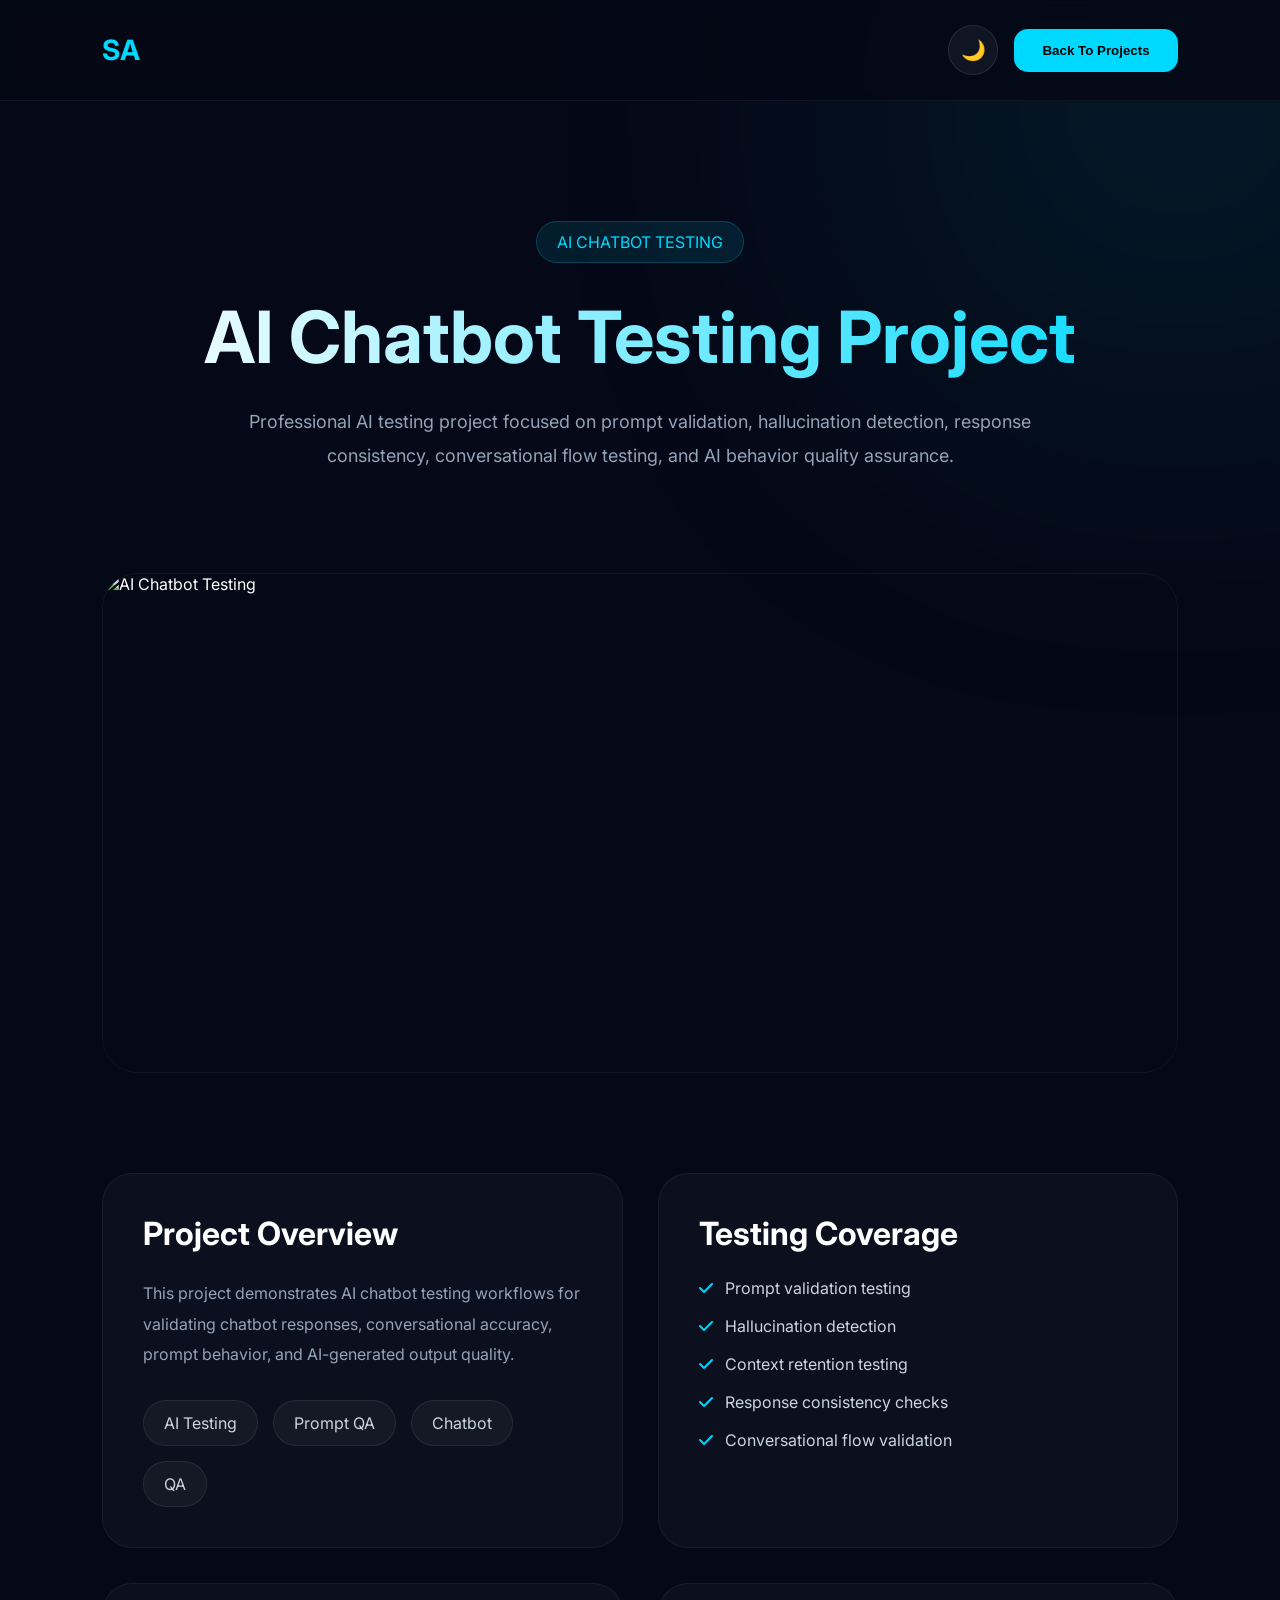
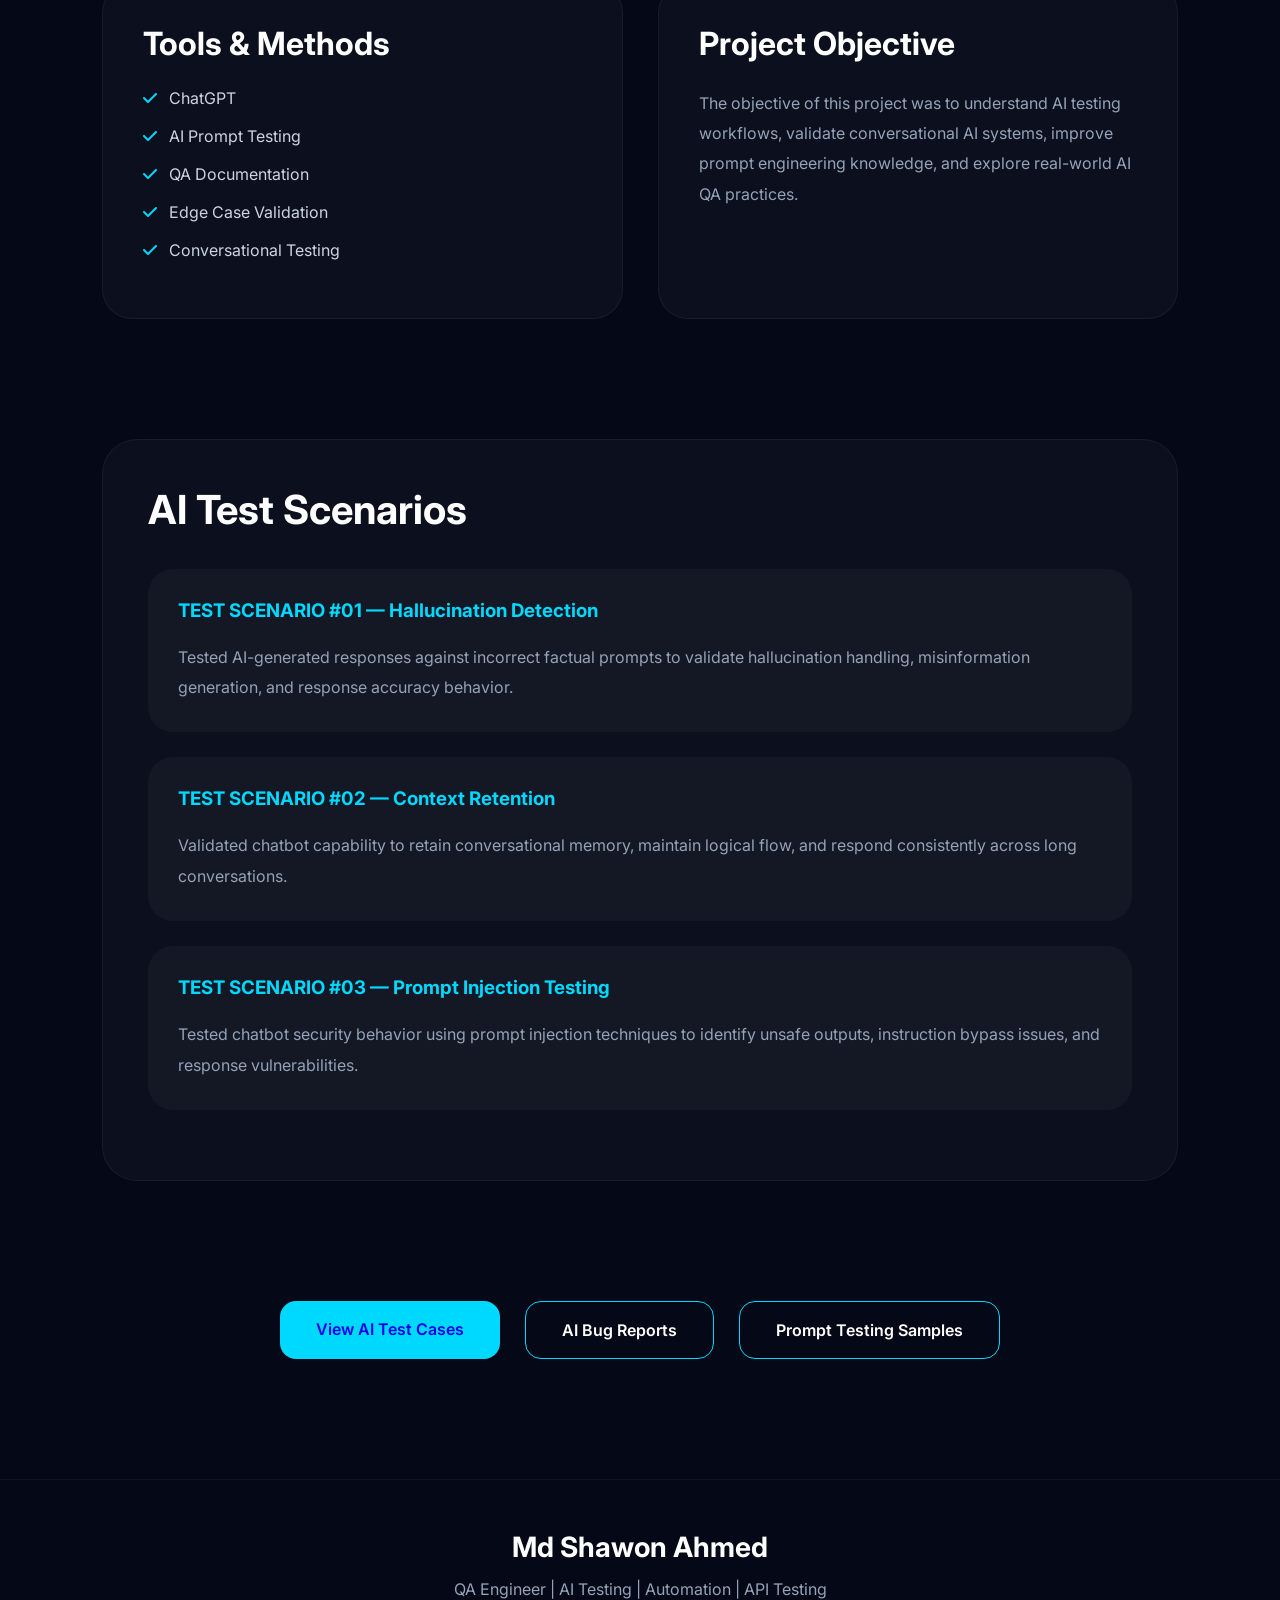
==== project-aichatbot-testing.html @ ba597713 "Initial portfolio upload" ====
<!DOCTYPE html>
<html lang="en">

<head>

  <meta charset="UTF-8">

  <meta name="viewport" content="width=device-width, initial-scale=1.0">

  <title>
    AI Chatbot Testing | Md Shawon Ahmed
  </title>


  <!-- GOOGLE FONT -->

  <link rel="preconnect" href="https://fonts.googleapis.com">

  <link rel="preconnect" href="https://fonts.gstatic.com" crossorigin>

  <link href="https://fonts.googleapis.com/css2?family=Inter:wght@300;400;500;600;700&display=swap" rel="stylesheet">


  <!-- FONT AWESOME -->

  <link rel="stylesheet" href="https://cdnjs.cloudflare.com/ajax/libs/font-awesome/6.5.1/css/all.min.css">


  <style>
    * {
      margin: 0;
      padding: 0;
      box-sizing: border-box;
    }


    html {
      scroll-behavior: smooth;
    }


    body {
      font-family: 'Inter', sans-serif;

      background: #050816;

      color: white;

      overflow-x: hidden;

      transition: 0.4s;
    }


    body::before {
      content: "";

      position: fixed;

      width: 500px;
      height: 500px;

      background: #00D9FF;

      top: -150px;
      right: -150px;

      filter: blur(180px);

      opacity: 0.12;

      z-index: -1;
    }


    /* NAVBAR */

    .navbar {
      width: 100%;

      padding: 25px 8%;

      display: flex;
      justify-content: space-between;
      align-items: center;

      position: sticky;
      top: 0;

      background: rgba(5, 8, 22, 0.8);

      backdrop-filter: blur(10px);

      border-bottom: 1px solid rgba(255, 255, 255, 0.05);

      z-index: 1000;
    }


    .logo {
      font-size: 28px;

      font-weight: 700;

      color: #00D9FF;
    }


    .nav-right {
      display: flex;
      align-items: center;

      gap: 16px;
    }


    /* BUTTONS */

    #theme-toggle {
      width: 50px;
      height: 50px;

      border-radius: 50%;

      border: 1px solid rgba(255, 255, 255, 0.1);

      background: rgba(255, 255, 255, 0.05);

      color: white;

      font-size: 20px;

      cursor: pointer;

      transition: 0.3s;
    }


    #theme-toggle:hover {
      transform: rotate(15deg);

      border-color: #00D9FF;

      box-shadow: 0 0 20px rgba(0, 217, 255, 0.25);
    }


    .back-btn {
      padding: 14px 28px;

      border: none;

      border-radius: 14px;

      background: #00D9FF;

      font-weight: 600;

      cursor: pointer;

      transition: 0.3s;
    }


    .back-btn:hover {
      transform: translateY(-4px);

      box-shadow: 0 10px 25px rgba(0, 217, 255, 0.18);
    }


    /* HERO */

    .hero {
      padding: 120px 8% 80px;

      text-align: center;
    }


    .hero-tag {
      display: inline-block;

      padding: 10px 20px;

      border-radius: 30px;

      background: rgba(0, 217, 255, 0.1);

      border: 1px solid rgba(0, 217, 255, 0.2);

      color: #00D9FF;

      margin-bottom: 30px;
    }


    .hero h1 {
      font-size: 72px;

      margin-bottom: 25px;

      background: linear-gradient(to right,
          #ffffff,
          #00D9FF);

      -webkit-background-clip: text;

      -webkit-text-fill-color: transparent;
    }


    .hero p {
      max-width: 850px;

      margin: auto;

      color: #94A3B8;

      line-height: 1.9;

      font-size: 18px;
    }


    /* IMAGE */

    .image-section {
      padding: 20px 8% 100px;
    }


    .image-box {
      height: 500px;

      border-radius: 35px;

      overflow: hidden;

      border: 1px solid rgba(255, 255, 255, 0.05);
    }


    .image-box img {
      width: 100%;
      height: 100%;

      object-fit: cover;
    }


    /* INFO */

    .info-section {
      padding: 0 8% 120px;
    }


    .info-grid {
      display: grid;

      grid-template-columns: repeat(2, 1fr);

      gap: 35px;
    }


    .info-card {
      padding: 40px;

      border-radius: 30px;

      background: rgba(255, 255, 255, 0.03);

      border: 1px solid rgba(255, 255, 255, 0.05);

      transition: 0.4s;
    }


    .info-card:hover {
      transform: translateY(-8px);

      border-color: #00D9FF;

      box-shadow: 0 15px 35px rgba(0, 217, 255, 0.08);
    }


    .info-card h2 {
      font-size: 32px;

      margin-bottom: 25px;
    }


    .info-card p {
      color: #94A3B8;

      line-height: 1.9;
    }


    /* LIST */

    .feature-list li {
      list-style: none;

      margin-bottom: 18px;

      display: flex;
      align-items: center;

      gap: 12px;

      color: #CBD5E1;
    }


    .feature-list i {
      color: #00D9FF;
    }


    /* TAGS */

    .tags {
      display: flex;

      flex-wrap: wrap;

      gap: 15px;

      margin-top: 30px;
    }


    .tags span {
      padding: 12px 20px;

      border-radius: 30px;

      background: rgba(255, 255, 255, 0.04);

      border: 1px solid rgba(255, 255, 255, 0.08);

      color: #CBD5E1;
    }


    /* TEST SECTION */

    .test-section {
      padding: 0 8% 120px;
    }


    .test-card {
      padding: 45px;

      border-radius: 35px;

      background: rgba(255, 255, 255, 0.03);

      border: 1px solid rgba(255, 255, 255, 0.05);
    }


    .test-card h2 {
      font-size: 40px;

      margin-bottom: 35px;
    }


    .test-item {
      padding: 30px;

      border-radius: 25px;

      background: rgba(255, 255, 255, 0.03);

      margin-bottom: 25px;
    }


    .test-item h3 {
      margin-bottom: 20px;

      color: #00D9FF;
    }


    .test-item p {
      color: #94A3B8;

      line-height: 1.9;
    }


    /* BUTTONS */

    .buttons {
      padding: 0 8% 120px;

      display: flex;

      gap: 25px;

      justify-content: center;
    }


    .primary-btn,
    .secondary-btn {
      padding: 18px 36px;

      border-radius: 16px;

      font-size: 16px;

      font-weight: 600;

      cursor: pointer;

      transition: 0.3s;

    }


    .primary-btn {
      border: none;

      background: #00D9FF;
      text-decoration: none;
      display: inline-block;
      text-align: center;
    }


    .secondary-btn {
      background: transparent;

      border: 1px solid #00D9FF;

      color: white;
      text-decoration: none;
      display: inline-block;
      text-align: center;
    }


    .primary-btn:hover,
    .secondary-btn:hover {
      transform: translateY(-5px);

      box-shadow: 0 12px 30px rgba(0, 217, 255, 0.18);
    }


    /* FOOTER */

    .footer {
      padding: 50px 8%;

      border-top: 1px solid rgba(255, 255, 255, 0.05);

      text-align: center;
    }


    .footer h3 {
      font-size: 28px;

      margin-bottom: 15px;
    }


    .footer p {
      color: #94A3B8;
    }


    /* LIGHT MODE */

    body.light-mode {
      background: #F8FAFC;

      color: #0F172A;
    }


    body.light-mode .navbar {
      background: rgba(255, 255, 255, 0.8);

      border-bottom: 1px solid rgba(0, 0, 0, 0.05);
    }


    body.light-mode .info-card,
    body.light-mode .test-card,
    body.light-mode .test-item {
      background: white;

      border: 1px solid rgba(0, 0, 0, 0.05);
    }


    body.light-mode p {
      color: #475569;
    }


    body.light-mode .secondary-btn {
      color: #0F172A;
    }


    body.light-mode .tags span {
      color: #334155;
    }


    body.light-mode #theme-toggle {
      color: #0F172A;
    }


    /* RESPONSIVE */

    @media(max-width:900px) {

      .info-grid {
        grid-template-columns: 1fr;
      }


      .hero h1 {
        font-size: 52px;
      }

    }


    @media(max-width:768px) {

      .navbar {
        flex-direction: column;

        gap: 20px;
      }


      .buttons {
        flex-direction: column;
      }


      .image-box {
        height: 350px;
      }

    }


    @media(max-width:500px) {

      .hero h1 {
        font-size: 40px;
      }


      .info-card,
      .test-card {
        padding: 30px;
      }

    }
  </style>

</head>

<body>


  <!-- NAVBAR -->

  <nav class="navbar">

    <div class="logo">
      SA
    </div>


    <div class="nav-right">

      <button id="theme-toggle">
        🌙
      </button>


      <button class="back-btn" onclick="window.location.href='index.html#projects'">

        Back To Projects

      </button>

    </div>

  </nav>


  <!-- HERO -->

  <section class="hero">

    <span class="hero-tag">
      AI CHATBOT TESTING
    </span>


    <h1>
      AI Chatbot Testing Project
    </h1>


    <p>
      Professional AI testing project
      focused on prompt validation,
      hallucination detection,
      response consistency,
      conversational flow testing,
      and AI behavior quality assurance.
    </p>

  </section>


  <!-- IMAGE -->

  <section class="image-section">

    <div class="image-box">

      <img src="https://images.unsplash.com/photo-1677442136019-21780ecad995?q=80&w=1400&auto=format&fit=crop"
        alt="AI Chatbot Testing">

    </div>

  </section>


  <!-- INFO -->

  <section class="info-section">

    <div class="info-grid">


      <!-- OVERVIEW -->

      <div class="info-card">

        <h2>
          Project Overview
        </h2>


        <p>
          This project demonstrates
          AI chatbot testing workflows
          for validating chatbot responses,
          conversational accuracy,
          prompt behavior,
          and AI-generated output quality.
        </p>


        <div class="tags">

          <span>AI Testing</span>
          <span>Prompt QA</span>
          <span>Chatbot</span>
          <span>QA</span>

        </div>

      </div>


      <!-- TESTING COVERAGE -->

      <div class="info-card">

        <h2>
          Testing Coverage
        </h2>


        <ul class="feature-list">

          <li>
            <i class="fa-solid fa-check"></i>
            Prompt validation testing
          </li>

          <li>
            <i class="fa-solid fa-check"></i>
            Hallucination detection
          </li>

          <li>
            <i class="fa-solid fa-check"></i>
            Context retention testing
          </li>

          <li>
            <i class="fa-solid fa-check"></i>
            Response consistency checks
          </li>

          <li>
            <i class="fa-solid fa-check"></i>
            Conversational flow validation
          </li>

        </ul>

      </div>


      <!-- TOOLS -->

      <div class="info-card">

        <h2>
          Tools & Methods
        </h2>


        <ul class="feature-list">

          <li>
            <i class="fa-solid fa-check"></i>
            ChatGPT
          </li>

          <li>
            <i class="fa-solid fa-check"></i>
            AI Prompt Testing
          </li>

          <li>
            <i class="fa-solid fa-check"></i>
            QA Documentation
          </li>

          <li>
            <i class="fa-solid fa-check"></i>
            Edge Case Validation
          </li>

          <li>
            <i class="fa-solid fa-check"></i>
            Conversational Testing
          </li>

        </ul>

      </div>


      <!-- OBJECTIVE -->

      <div class="info-card">

        <h2>
          Project Objective
        </h2>


        <p>
          The objective of this project
          was to understand AI testing workflows,
          validate conversational AI systems,
          improve prompt engineering knowledge,
          and explore real-world AI QA practices.
        </p>

      </div>

    </div>

  </section>


  <!-- TEST CASES -->

  <section class="test-section">

    <div class="test-card">

      <h2>
        AI Test Scenarios
      </h2>


      <div class="test-item">

        <h3>
          TEST SCENARIO #01 — Hallucination Detection
        </h3>


        <p>
          Tested AI-generated responses
          against incorrect factual prompts
          to validate hallucination handling,
          misinformation generation,
          and response accuracy behavior.
        </p>

      </div>


      <div class="test-item">

        <h3>
          TEST SCENARIO #02 — Context Retention
        </h3>


        <p>
          Validated chatbot capability
          to retain conversational memory,
          maintain logical flow,
          and respond consistently
          across long conversations.
        </p>

      </div>


      <div class="test-item">

        <h3>
          TEST SCENARIO #03 — Prompt Injection Testing
        </h3>


        <p>
          Tested chatbot security behavior
          using prompt injection techniques
          to identify unsafe outputs,
          instruction bypass issues,
          and response vulnerabilities.
        </p>

      </div>

    </div>

  </section>


  <!-- BUTTONS -->

  <section class="buttons">

    <a href="ai-test-cases.html" class="primary-btn">

      View AI Test Cases

    </a>

<a href="ai-bug-reports.html"
class="secondary-btn">

AI Bug Reports

</a>
    <a href="ai-prompt-testing.html" class="secondary-btn">

      Prompt Testing Samples

    </a>

  </section>


  <!-- FOOTER -->

  <footer class="footer">

    <h3>
      Md Shawon Ahmed
    </h3>


    <p>
      QA Engineer | AI Testing | Automation | API Testing
    </p>

  </footer>


  <!-- SCRIPT -->

  <script>

    const themeToggle =
      document.getElementById("theme-toggle");


    themeToggle.addEventListener("click", () => {

      document.body.classList.toggle("light-mode");


      if (document.body.classList.contains("light-mode")) {

        themeToggle.innerHTML = "☀️";

      }

      else {

        themeToggle.innerHTML = "🌙";

      }

    });

  </script>


</body>

</html>
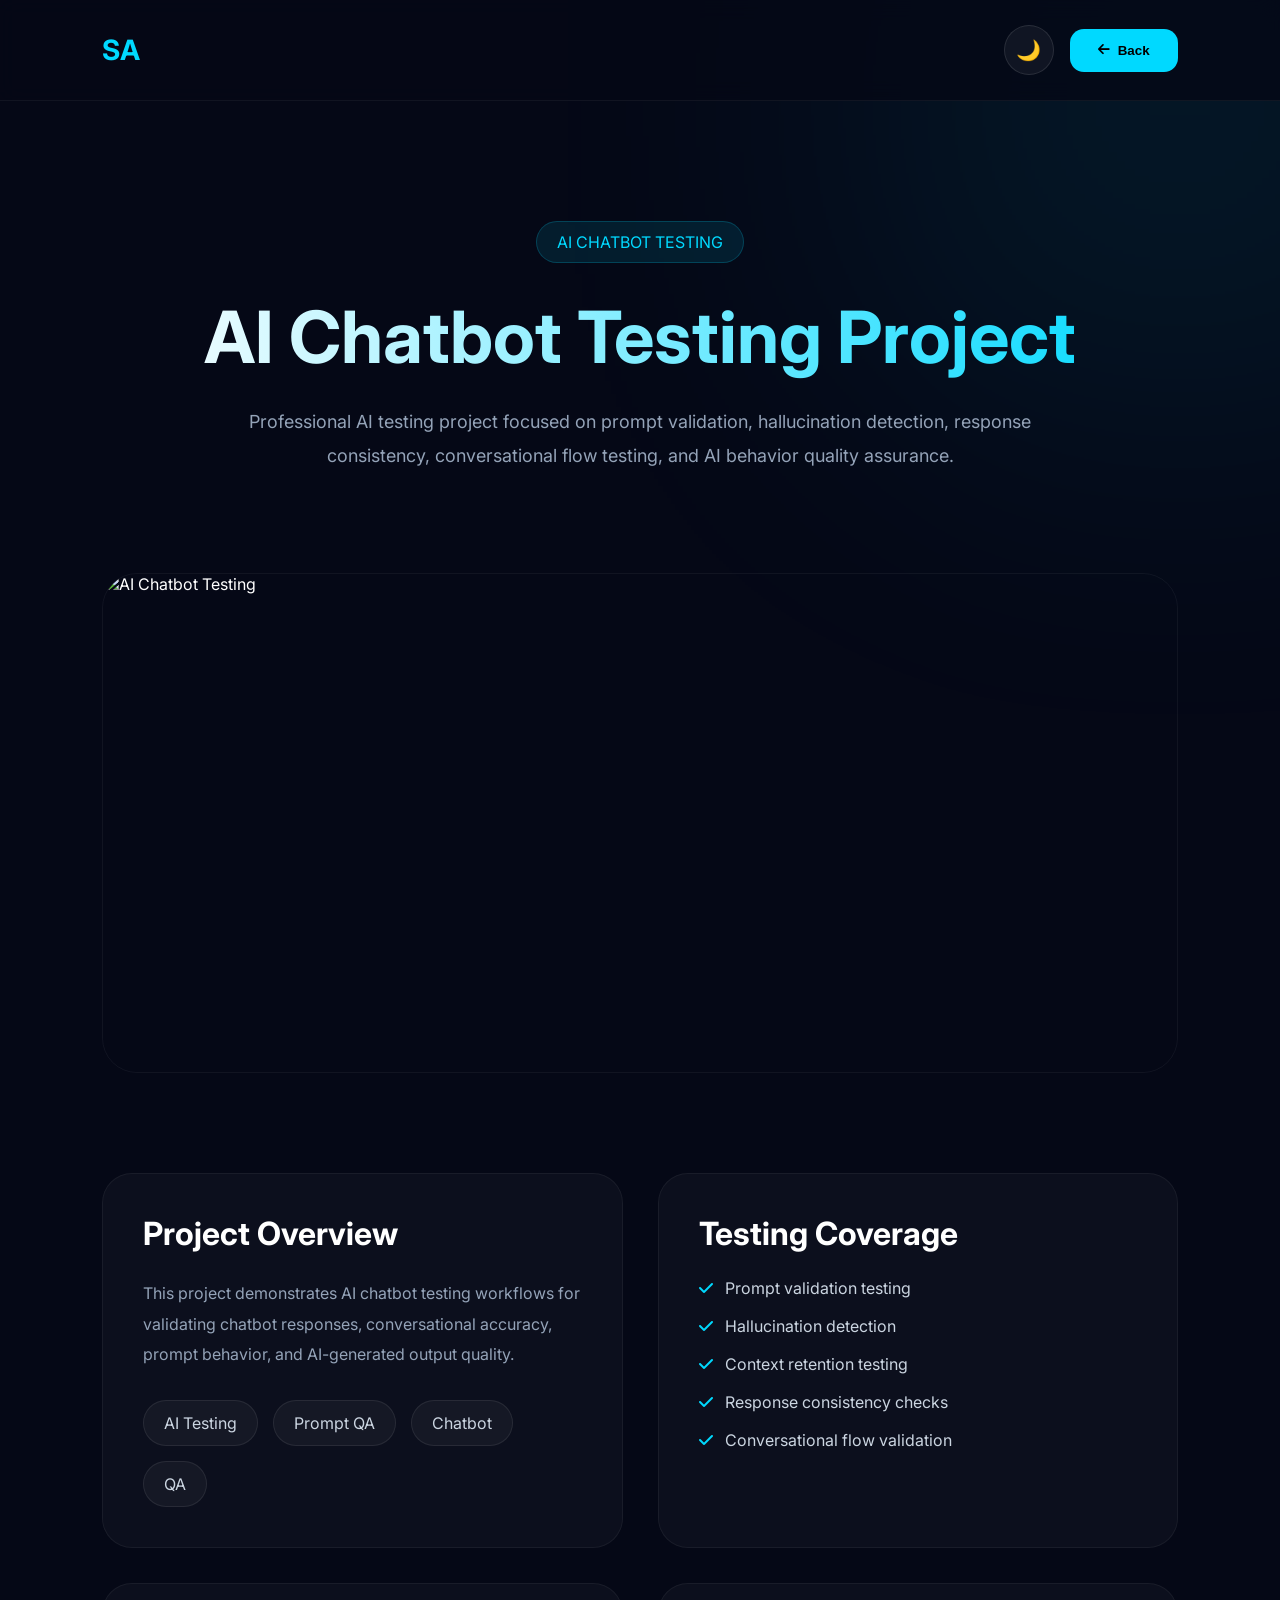
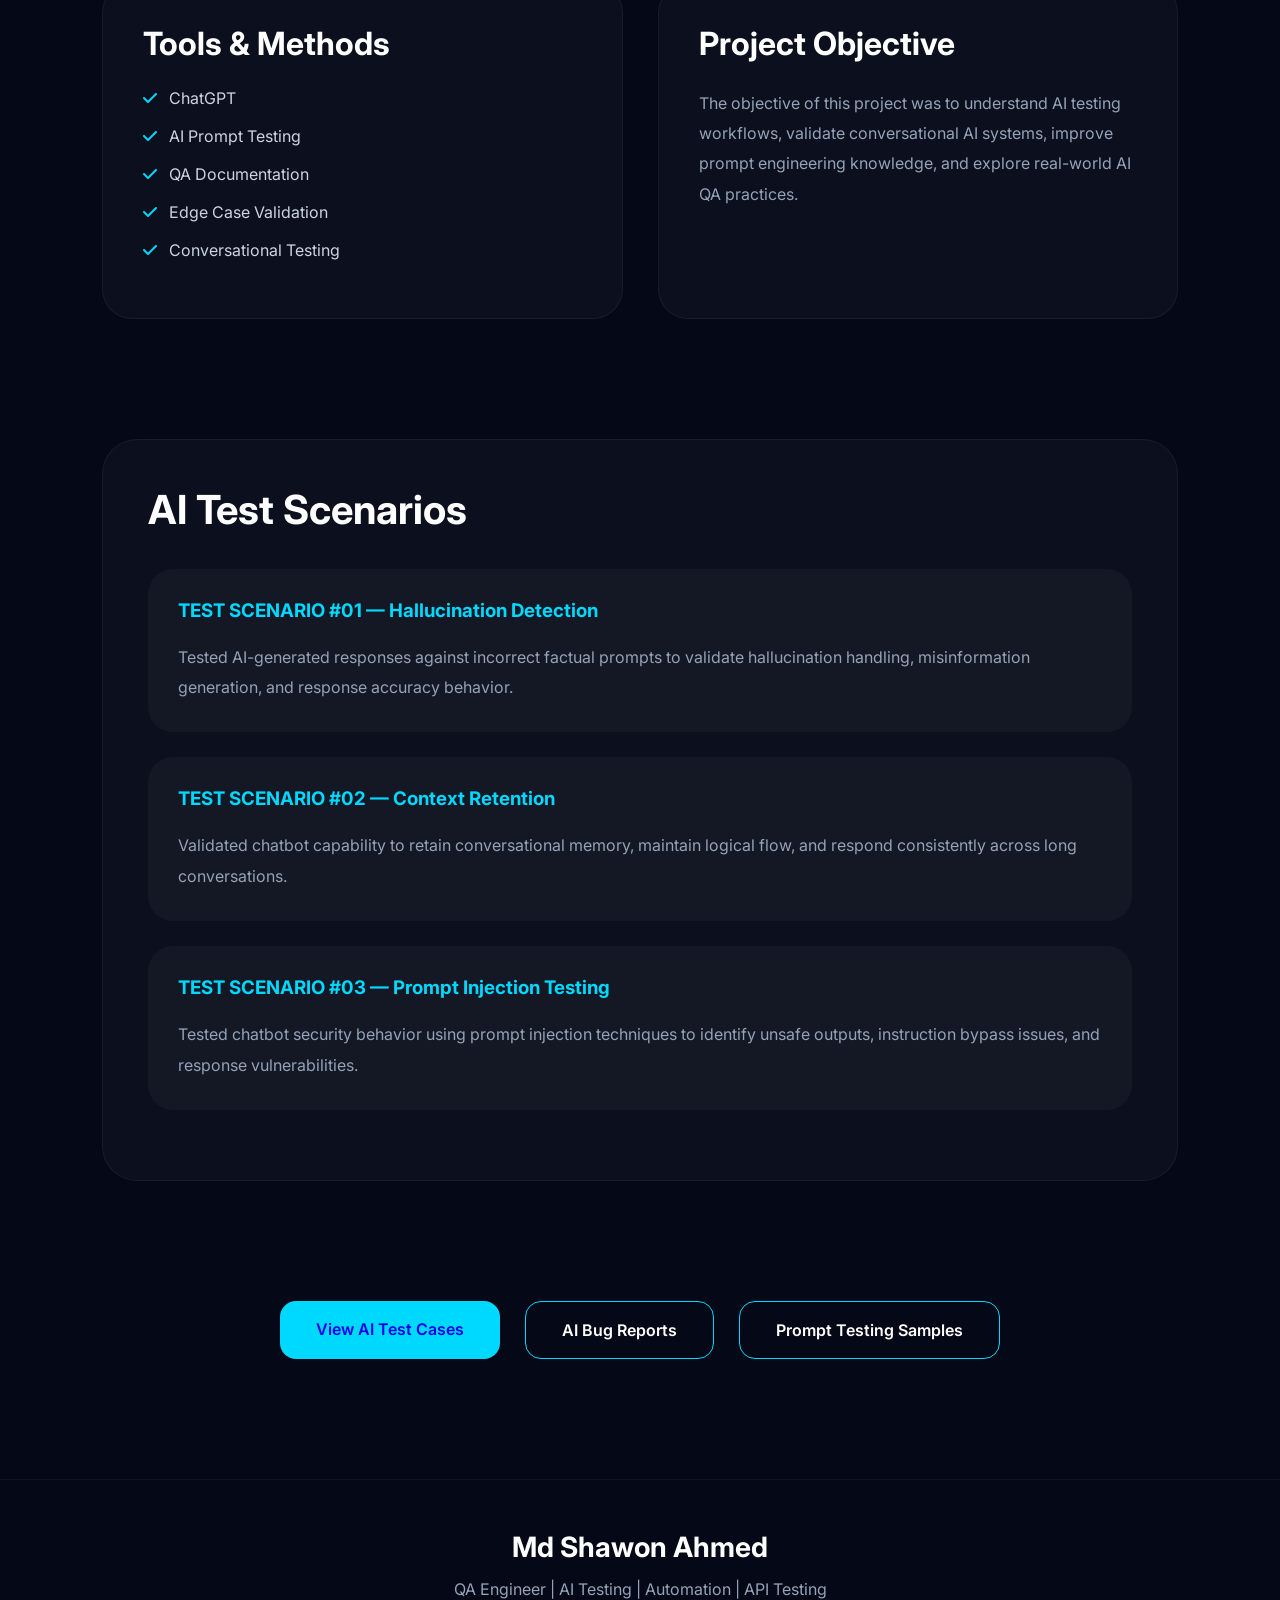
==== commit 5734edf1: "Portfolio website updated" ====
--- a/project-aichatbot-testing.html
+++ b/project-aichatbot-testing.html
@@ -160,7 +160,16 @@
 
       transition: 0.3s;
     }
-
+.back-btn{
+
+  display:flex;
+
+  align-items:center;
+
+  justify-content:center;
+
+  gap:8px;
+}
 
     .back-btn:hover {
       transform: translateY(-4px);
@@ -576,6 +585,185 @@
       }
 
     }
+    /* =========================
+   MOBILE RESPONSIVE
+========================= */
+
+@media(max-width:768px){
+
+  .navbar{
+
+    padding:18px 20px;
+
+    flex-direction:row;
+
+    justify-content:space-between;
+
+    align-items:center;
+  }
+
+  .logo{
+
+    font-size:38px;
+
+    font-weight:800;
+  }
+
+  .nav-right{
+
+    display:flex;
+
+    align-items:center;
+
+    gap:10px;
+  }
+
+  #theme-toggle{
+
+    width:42px;
+
+    height:42px;
+
+    font-size:16px;
+  }
+
+  .back-btn{
+
+    padding:10px 16px;
+
+    font-size:13px;
+
+    border-radius:12px;
+
+    white-space:nowrap;
+  }
+
+  .hero{
+
+    padding:60px 20px 50px;
+  }
+
+  .hero-tag{
+
+    font-size:12px;
+  }
+
+  .hero h1{
+
+    font-size:46px;
+
+    line-height:1.1;
+
+    margin-bottom:20px;
+  }
+
+  .hero p{
+
+    font-size:15px;
+
+    line-height:1.8;
+  }
+
+  .info-grid{
+
+    grid-template-columns:1fr;
+  }
+
+  .info-card{
+
+    padding:25px;
+  }
+
+  .test-card{
+
+    padding:25px;
+  }
+
+  .screenshot-box{
+
+    height:260px;
+  }
+
+  .buttons{
+
+    flex-direction:column;
+
+    padding-left:20px;
+
+    padding-right:20px;
+  }
+
+  .buttons a,
+
+  .buttons button{
+
+    width:100%;
+  }
+
+}
+
+
+@media(max-width:480px){
+
+  .navbar{
+
+    padding:15px;
+  }
+
+  .logo{
+
+    font-size:32px;
+  }
+
+  .back-btn{
+
+    padding:8px 12px;
+
+    font-size:12px;
+  }
+
+  #theme-toggle{
+
+    width:40px;
+
+    height:40px;
+  }
+
+  .hero h1{
+
+    font-size:38px;
+  }
+
+  .hero p{
+
+    font-size:14px;
+  }
+
+  .info-card,
+
+  .test-card{
+
+    padding:22px;
+  }
+
+  .feature-list li{
+
+    font-size:14px;
+  }
+
+  .tags{
+
+    gap:10px;
+  }
+
+  .tags span{
+
+    padding:10px 14px;
+
+    font-size:13px;
+  }
+
+}
   </style>
 
 </head>
@@ -601,7 +789,9 @@
 
       <button class="back-btn" onclick="window.location.href='index.html#projects'">
 
-        Back To Projects
+         <i class="fas fa-arrow-left"></i>
+
+  Back
 
       </button>
 
